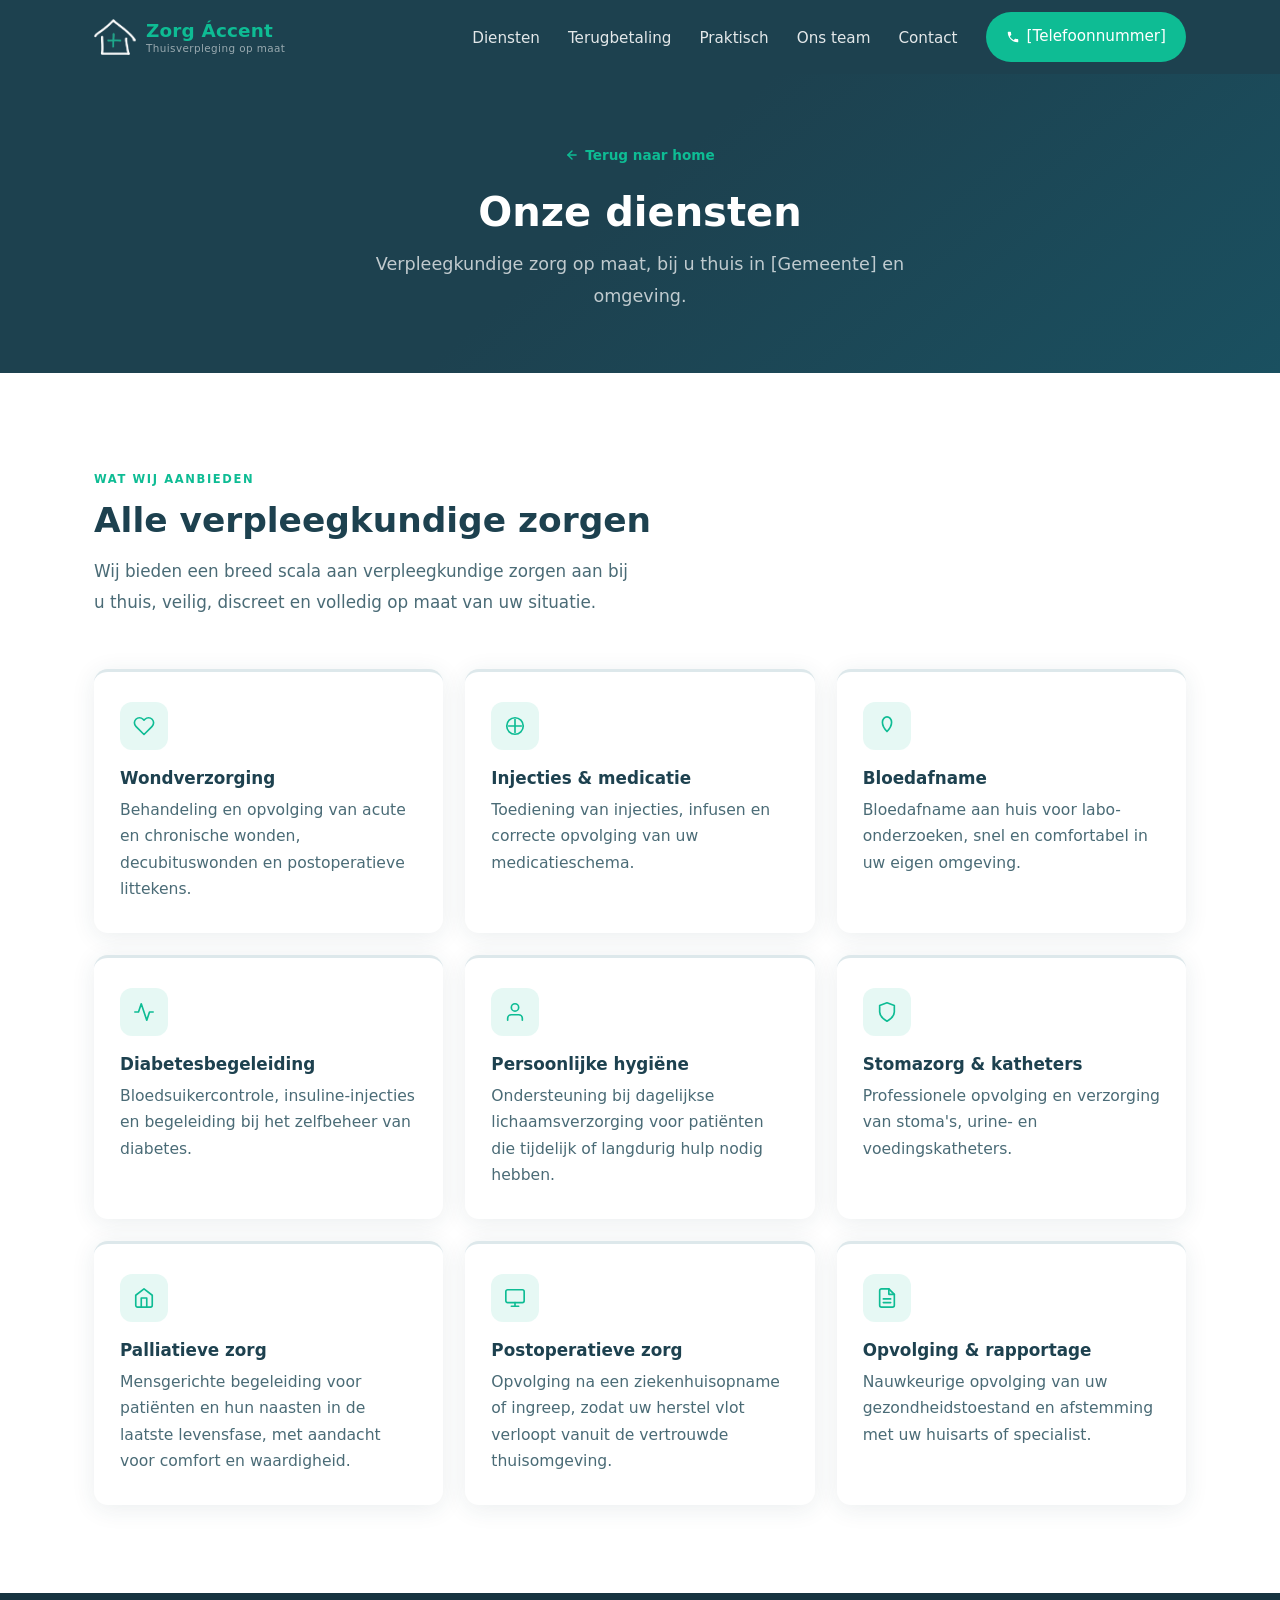
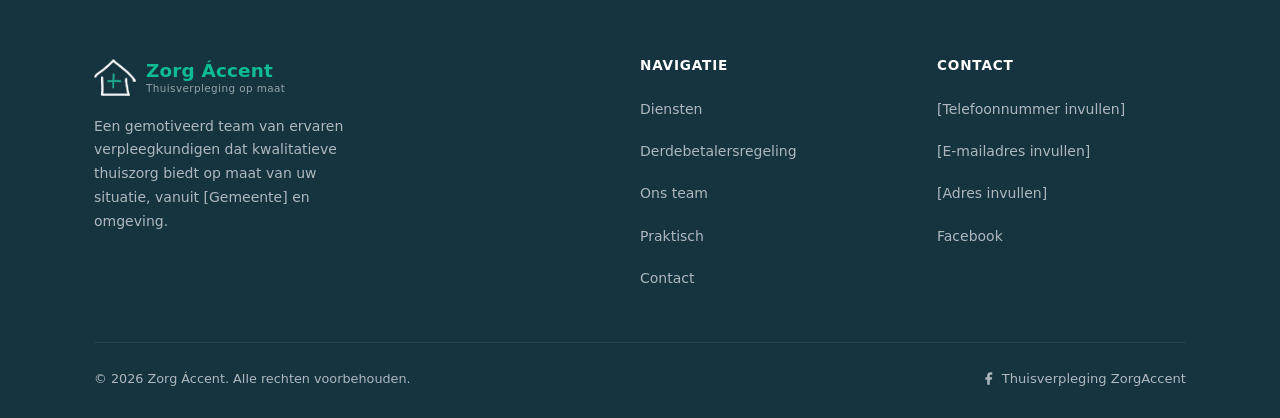
==== diensten.html @ 7be1d407 "change" ====
<!DOCTYPE html>
<html lang="nl">
<head>
  <meta charset="UTF-8" />
  <meta name="viewport" content="width=device-width, initial-scale=1.0" />
  <meta name="description" content="Bekijk alle verpleegkundige diensten van Zorg Áccent: wondverzorging, injecties, bloedafname, diabetesbegeleiding en meer, bij u thuis in [Gemeente]." />
  <title>Diensten - Zorg Áccent, Thuisverpleging op maat</title>
  <link rel="stylesheet" href="style.css" />
</head>
<body>

<!-- ══════════════════════════════════════════
     NAVIGATION
══════════════════════════════════════════ -->
<nav class="nav" id="nav">
  <div class="container">
    <div class="nav__inner">

      <a href="index.html" class="nav__logo" aria-label="Zorg Áccent, terug naar begin">
        <img src="logo.png" alt="Zorg Áccent logo" />
        <div class="nav__brand">
          <span class="nav__brand-name">Zorg Áccent</span>
          <span class="nav__brand-sub">Thuisverpleging op maat</span>
        </div>
      </a>

      <ul class="nav__links" role="list">
        <li><a href="diensten.html">Diensten</a></li>
        <li><a href="terugbetaling.html">Terugbetaling</a></li>
        <li><a href="praktisch.html">Praktisch</a></li>
        <li><a href="index.html#team">Ons team</a></li>
        <li><a href="index.html#contact">Contact</a></li>
        <li>
          <a href="index.html#contact" class="nav__cta-link" aria-label="Contacteer ons">
            <svg width="14" height="14" viewBox="0 0 24 24" fill="currentColor" aria-hidden="true">
              <path d="M6.6 10.8c1.4 2.8 3.8 5.1 6.6 6.6l2.2-2.2c.3-.3.7-.4 1-.2 1.1.4 2.3.6 3.6.6.6 0 1 .4 1 1V20c0 .6-.4 1-1 1C10.6 21 3 13.4 3 4c0-.6.4-1 1-1h3.5c.6 0 1 .4 1 1 0 1.3.2 2.5.6 3.6.1.3 0 .7-.2 1L6.6 10.8z"/>
            </svg>
            [Telefoonnummer]
          </a>
        </li>
      </ul>

      <button class="nav__burger" id="burger" aria-label="Menu openen" aria-expanded="false" aria-controls="navDrawer">
        <span></span><span></span><span></span>
      </button>

    </div>
  </div>

  <div class="nav__drawer" id="navDrawer" role="navigation" aria-label="Mobiele navigatie">
    <a href="diensten.html">Diensten</a>
    <a href="terugbetaling.html">Terugbetaling</a>
    <a href="praktisch.html">Praktisch</a>
    <a href="index.html#team">Ons team</a>
    <a href="index.html#contact">Contact</a>
    <a href="index.html#contact" class="drawer-cta">[Telefoonnummer]</a>
  </div>
</nav>


<!-- ══════════════════════════════════════════
     PAGE HEADER
══════════════════════════════════════════ -->
<header class="page-header" aria-label="Pagina-header Diensten">
  <div class="container">
    <a href="index.html" class="page-header__back">
      <svg width="14" height="14" viewBox="0 0 24 24" fill="none" stroke="currentColor" stroke-width="2.5" stroke-linecap="round" stroke-linejoin="round" aria-hidden="true">
        <line x1="19" y1="12" x2="5" y2="12"/>
        <polyline points="12 19 5 12 12 5"/>
      </svg>
      Terug naar home
    </a>
    <h1>Onze diensten</h1>
    <p>Verpleegkundige zorg op maat, bij u thuis in [Gemeente] en omgeving.</p>
  </div>
</header>


<!-- ══════════════════════════════════════════
     DIENSTEN
══════════════════════════════════════════ -->
<section class="section" id="diensten">
  <div class="container">
    <div class="section-header">
      <span class="section-label">Wat wij aanbieden</span>
      <h2 class="section-title">Alle verpleegkundige zorgen</h2>
      <p class="section-sub">
        Wij bieden een breed scala aan verpleegkundige zorgen aan bij u thuis, veilig, discreet en volledig op maat van uw situatie.
      </p>
    </div>

    <div class="services-grid">

      <div class="service-card reveal">
        <div class="service-card__icon" aria-hidden="true">
          <svg width="22" height="22" viewBox="0 0 24 24" fill="none" stroke="currentColor" stroke-width="1.8" stroke-linecap="round" stroke-linejoin="round">
            <path d="M20.84 4.61a5.5 5.5 0 0 0-7.78 0L12 5.67l-1.06-1.06a5.5 5.5 0 0 0-7.78 7.78l1.06 1.06L12 21.23l7.78-7.78 1.06-1.06a5.5 5.5 0 0 0 0-7.78z"/>
          </svg>
        </div>
        <h3>Wondverzorging</h3>
        <p>Behandeling en opvolging van acute en chronische wonden, decubituswonden en postoperatieve littekens.</p>
      </div>

      <div class="service-card reveal">
        <div class="service-card__icon" aria-hidden="true">
          <svg width="22" height="22" viewBox="0 0 24 24" fill="none" stroke="currentColor" stroke-width="1.8" stroke-linecap="round" stroke-linejoin="round">
            <line x1="5" y1="12" x2="19" y2="12"/>
            <line x1="12" y1="5" x2="12" y2="19"/>
            <circle cx="12" cy="12" r="9"/>
          </svg>
        </div>
        <h3>Injecties &amp; medicatie</h3>
        <p>Toediening van injecties, infusen en correcte opvolging van uw medicatieschema.</p>
      </div>

      <div class="service-card reveal">
        <div class="service-card__icon" aria-hidden="true">
          <svg width="22" height="22" viewBox="0 0 24 24" fill="none" stroke="currentColor" stroke-width="1.8" stroke-linecap="round" stroke-linejoin="round">
            <path d="M12 2C9.5 2 7 4.5 7 8c0 5 5 10 5 10s5-5 5-10c0-3.5-2.5-6-5-6z"/>
          </svg>
        </div>
        <h3>Bloedafname</h3>
        <p>Bloedafname aan huis voor labo-onderzoeken, snel en comfortabel in uw eigen omgeving.</p>
      </div>

      <div class="service-card reveal">
        <div class="service-card__icon" aria-hidden="true">
          <svg width="22" height="22" viewBox="0 0 24 24" fill="none" stroke="currentColor" stroke-width="1.8" stroke-linecap="round" stroke-linejoin="round">
            <polyline points="22 12 18 12 15 21 9 3 6 12 2 12"/>
          </svg>
        </div>
        <h3>Diabetesbegeleiding</h3>
        <p>Bloedsuikercontrole, insuline-injecties en begeleiding bij het zelfbeheer van diabetes.</p>
      </div>

      <div class="service-card reveal">
        <div class="service-card__icon" aria-hidden="true">
          <svg width="22" height="22" viewBox="0 0 24 24" fill="none" stroke="currentColor" stroke-width="1.8" stroke-linecap="round" stroke-linejoin="round">
            <path d="M20 21v-2a4 4 0 0 0-4-4H8a4 4 0 0 0-4 4v2"/>
            <circle cx="12" cy="7" r="4"/>
          </svg>
        </div>
        <h3>Persoonlijke hygiëne</h3>
        <p>Ondersteuning bij dagelijkse lichaamsverzorging voor patiënten die tijdelijk of langdurig hulp nodig hebben.</p>
      </div>

      <div class="service-card reveal">
        <div class="service-card__icon" aria-hidden="true">
          <svg width="22" height="22" viewBox="0 0 24 24" fill="none" stroke="currentColor" stroke-width="1.8" stroke-linecap="round" stroke-linejoin="round">
            <path d="M12 22s8-4 8-10V5l-8-3-8 3v7c0 6 8 10 8 10z"/>
          </svg>
        </div>
        <h3>Stomazorg &amp; katheters</h3>
        <p>Professionele opvolging en verzorging van stoma's, urine- en voedingskatheters.</p>
      </div>

      <div class="service-card reveal">
        <div class="service-card__icon" aria-hidden="true">
          <svg width="22" height="22" viewBox="0 0 24 24" fill="none" stroke="currentColor" stroke-width="1.8" stroke-linecap="round" stroke-linejoin="round">
            <path d="M3 9l9-7 9 7v11a2 2 0 0 1-2 2H5a2 2 0 0 1-2-2z"/>
            <polyline points="9 22 9 12 15 12 15 22"/>
          </svg>
        </div>
        <h3>Palliatieve zorg</h3>
        <p>Mensgerichte begeleiding voor patiënten en hun naasten in de laatste levensfase, met aandacht voor comfort en waardigheid.</p>
      </div>

      <div class="service-card reveal">
        <div class="service-card__icon" aria-hidden="true">
          <svg width="22" height="22" viewBox="0 0 24 24" fill="none" stroke="currentColor" stroke-width="1.8" stroke-linecap="round" stroke-linejoin="round">
            <rect x="2" y="3" width="20" height="14" rx="2" ry="2"/>
            <line x1="8" y1="21" x2="16" y2="21"/>
            <line x1="12" y1="17" x2="12" y2="21"/>
          </svg>
        </div>
        <h3>Postoperatieve zorg</h3>
        <p>Opvolging na een ziekenhuisopname of ingreep, zodat uw herstel vlot verloopt vanuit de vertrouwde thuisomgeving.</p>
      </div>

      <div class="service-card reveal">
        <div class="service-card__icon" aria-hidden="true">
          <svg width="22" height="22" viewBox="0 0 24 24" fill="none" stroke="currentColor" stroke-width="1.8" stroke-linecap="round" stroke-linejoin="round">
            <path d="M14 2H6a2 2 0 0 0-2 2v16a2 2 0 0 0 2 2h12a2 2 0 0 0 2-2V8z"/>
            <polyline points="14 2 14 8 20 8"/>
            <line x1="16" y1="13" x2="8" y2="13"/>
            <line x1="16" y1="17" x2="8" y2="17"/>
          </svg>
        </div>
        <h3>Opvolging &amp; rapportage</h3>
        <p>Nauwkeurige opvolging van uw gezondheidstoestand en afstemming met uw huisarts of specialist.</p>
      </div>

    </div>
  </div>
</section>


<!-- ══════════════════════════════════════════
     FOOTER
══════════════════════════════════════════ -->
<footer class="footer" role="contentinfo">
  <div class="container">
    <div class="footer__grid">

      <div class="footer__brand">
        <a href="index.html" class="nav__logo" aria-label="Zorg Áccent, terug naar begin">
          <img src="logo.png" alt="Zorg Áccent logo" />
          <div class="nav__brand">
            <span class="nav__brand-name">Zorg Áccent</span>
            <span class="nav__brand-sub">Thuisverpleging op maat</span>
          </div>
        </a>
        <p class="footer__brand-text">
          Een gemotiveerd team van ervaren verpleegkundigen dat kwalitatieve thuiszorg biedt op maat van uw situatie, vanuit [Gemeente] en omgeving.
        </p>
      </div>

      <div class="footer__col">
        <h4>Navigatie</h4>
        <ul>
          <li><a href="diensten.html">Diensten</a></li>
          <li><a href="terugbetaling.html">Derdebetalersregeling</a></li>
          <li><a href="index.html#team">Ons team</a></li>
          <li><a href="praktisch.html">Praktisch</a></li>
          <li><a href="index.html#contact">Contact</a></li>
        </ul>
      </div>

      <div class="footer__col">
        <h4>Contact</h4>
        <ul>
          <li><span>[Telefoonnummer invullen]</span></li>
          <li><span>[E-mailadres invullen]</span></li>
          <li><span>[Adres invullen]</span></li>
          <li><a href="#">Facebook</a></li>
        </ul>
      </div>

    </div>

    <div class="footer__bottom">
      <span>&copy; <span id="year"></span> Zorg Áccent. Alle rechten voorbehouden.</span>
      <a href="#" class="footer__fb">
        <svg width="15" height="15" viewBox="0 0 24 24" fill="currentColor" aria-hidden="true">
          <path d="M18 2h-3a5 5 0 0 0-5 5v3H7v4h3v8h4v-8h3l1-4h-4V7a1 1 0 0 1 1-1h3z"/>
        </svg>
        Thuisverpleging ZorgAccent
      </a>
    </div>
  </div>
</footer>

<script src="script.js"></script>
</body>
</html>
---- style.css ----
/* ════════════════════════════════════════════
   Zorg Áccent — Thuisverpleging
   style.css
════════════════════════════════════════════ */

/* ── Reset & tokens ──────────────────────── */
*, *::before, *::after {
  box-sizing: border-box;
  margin: 0;
  padding: 0;
}

:root {
  --main:        #1d414f;
  --main-dark:   #163340;
  --accent:      #0ebc94;
  --accent-dark: #0ca880;
  --white:       #ffffff;
  --light:       #f3f8f7;
  --text:        #2c3e47;
  --muted:       #4a6b76;
  --border:      #dde8eb;
  --radius-sm:   8px;
  --radius:      14px;
  --radius-lg:   20px;
  --shadow:      0 4px 24px rgba(29, 65, 79, 0.09);
  --shadow-hover:0 8px 32px rgba(29, 65, 79, 0.16);
  --transition:  0.22s ease;
}

html {
  scroll-behavior: smooth;
  -webkit-text-size-adjust: 100%;
}

body {
  font-family: 'Segoe UI', system-ui, -apple-system, sans-serif;
  color: var(--text);
  background: var(--white);
  line-height: 1.8;
  font-size: 18px;
}

h1, h2, h3, h4 { line-height: 1.25; }
a { color: inherit; text-decoration: none; }
img { display: block; max-width: 100%; }
ul { list-style: none; }


/* ── Layout helpers ──────────────────────── */
.container {
  max-width: 1140px;
  margin: 0 auto;
  padding: 0 24px;
}

.section { padding: 88px 0; }
.section--alt { background: var(--light); }

.section-label {
  display: inline-block;
  font-size: 0.72rem;
  font-weight: 700;
  letter-spacing: 0.14em;
  text-transform: uppercase;
  color: var(--accent);
  margin-bottom: 10px;
}

.section-header { margin-bottom: 52px; }
.section-header.centered { max-width: 680px; }
.section-header.centered .section-sub { max-width: 100%; }

.section-title {
  font-size: clamp(1.55rem, 3vw, 2.15rem);
  color: var(--main);
  margin-bottom: 14px;
}

.section-sub {
  color: var(--muted);
  max-width: 540px;
  font-size: 1.05rem;
}


/* ── Buttons ─────────────────────────────── */
.btn {
  display: inline-flex;
  align-items: center;
  gap: 8px;
  padding: 15px 30px;
  border-radius: 50px;
  font-weight: 600;
  font-size: 1rem;
  cursor: pointer;
  border: 2px solid transparent;
  transition: background var(--transition), color var(--transition),
              border-color var(--transition), transform var(--transition);
  white-space: nowrap;
}
.btn:active { transform: scale(0.97); }

.btn-primary { background: var(--accent); color: var(--white); }
.btn-primary:hover { background: var(--accent-dark); }

.btn-outline {
  background: transparent;
  border-color: rgba(255,255,255,0.6);
  color: var(--white);
}
.btn-outline:hover {
  background: var(--white);
  color: var(--main);
  border-color: var(--white);
}


/* ════════════════════════════════════════════
   NAVIGATION
════════════════════════════════════════════ */
.nav {
  position: fixed;
  top: 0; left: 0; right: 0;
  z-index: 200;
  background: var(--main);
  transition: box-shadow var(--transition);
}
.nav.scrolled { box-shadow: 0 4px 24px rgba(0,0,0,0.22); }

.nav__inner {
  display: flex;
  align-items: center;
  justify-content: space-between;
  height: 74px;
  gap: 16px;
}

.nav__logo {
  display: flex;
  align-items: center;
  gap: 10px;
  flex-shrink: 0;
}

.nav__logo img {
  width: 42px;
  height: 42px;
  object-fit: contain;
}

.nav__brand {
  display: flex;
  flex-direction: column;
  line-height: 1.2;
}

.nav__brand-name {
  font-size: 1.15rem;
  font-weight: 700;
  color: var(--accent);
  letter-spacing: 0.01em;
}

.nav__brand-sub {
  font-size: 0.65rem;
  color: rgba(255,255,255,0.55);
  letter-spacing: 0.04em;
}

.nav__links {
  display: flex;
  gap: 28px;
  align-items: center;
}

.nav__links a {
  color: rgba(255,255,255,0.88);
  font-size: 0.95rem;
  font-weight: 500;
  transition: color var(--transition);
}
.nav__links a:hover { color: var(--accent); }

.nav__cta-link {
  display: flex;
  align-items: center;
  gap: 7px;
  background: var(--accent);
  color: var(--white) !important;
  padding: 11px 20px;
  border-radius: 50px;
  font-size: 0.95rem;
  font-weight: 600;
  transition: background var(--transition) !important;
  flex-shrink: 0;
}
.nav__cta-link:hover { background: var(--accent-dark) !important; }
.nav__cta-link svg { flex-shrink: 0; }

/* Hamburger */
.nav__burger {
  display: none;
  flex-direction: column;
  gap: 5px;
  background: none;
  border: none;
  cursor: pointer;
  padding: 6px;
  flex-shrink: 0;
}
.nav__burger span {
  display: block;
  width: 22px;
  height: 2px;
  background: var(--white);
  border-radius: 2px;
  transition: transform 0.3s, opacity 0.3s;
}
.nav__burger.active span:nth-child(1) { transform: translateY(7px) rotate(45deg); }
.nav__burger.active span:nth-child(2) { opacity: 0; }
.nav__burger.active span:nth-child(3) { transform: translateY(-7px) rotate(-45deg); }

/* Mobile drawer */
.nav__drawer {
  display: none;
  flex-direction: column;
  background: var(--main-dark);
  padding: 0 24px;
  max-height: 0;
  overflow: hidden;
  transition: max-height 0.35s ease, padding 0.35s ease;
}
.nav__drawer.open {
  display: flex;
  max-height: 420px;
  padding: 12px 24px 24px;
}
.nav__drawer a {
  color: rgba(255,255,255,0.88);
  padding: 15px 0;
  font-size: 1.05rem;
  border-bottom: 1px solid rgba(255,255,255,0.07);
  transition: color var(--transition);
}
.nav__drawer a:last-child { border-bottom: none; }
.nav__drawer a:hover { color: var(--accent); }
.nav__drawer .drawer-cta {
  margin-top: 8px;
  color: var(--accent) !important;
  font-weight: 700;
  border-bottom: none !important;
}


/* ════════════════════════════════════════════
   HERO
════════════════════════════════════════════ */
.hero {
  background: linear-gradient(140deg, var(--main) 50%, #1a5060 100%);
  padding: 140px 0 96px;
  position: relative;
  overflow: hidden;
}

.hero__glow {
  position: absolute;
  right: -120px;
  top: -120px;
  width: 560px;
  height: 560px;
  border-radius: 50%;
  background: radial-gradient(circle, rgba(14,188,148,0.13) 0%, transparent 65%);
  pointer-events: none;
}

.hero__inner {
  display: grid;
  grid-template-columns: 1fr 1fr;
  gap: 64px;
  align-items: center;
}

.hero__badge {
  display: inline-flex;
  align-items: center;
  gap: 7px;
  background: rgba(14,188,148,0.14);
  color: var(--accent);
  border: 1px solid rgba(14,188,148,0.28);
  border-radius: 50px;
  padding: 5px 14px;
  font-size: 0.75rem;
  font-weight: 700;
  letter-spacing: 0.1em;
  text-transform: uppercase;
  margin-bottom: 20px;
}

.hero__badge-dot {
  width: 7px;
  height: 7px;
  border-radius: 50%;
  background: var(--accent);
  animation: blink 2s infinite;
}

@keyframes blink {
  0%, 100% { opacity: 1; }
  50% { opacity: 0.35; }
}

.hero__title {
  font-size: clamp(1.9rem, 4.5vw, 2.9rem);
  color: var(--white);
  margin-bottom: 18px;
  font-weight: 800;
}
.hero__title span { color: var(--accent); }

.hero__text {
  color: rgba(255,255,255,0.72);
  font-size: 1.05rem;
  margin-bottom: 36px;
  max-width: 460px;
}

.hero__actions {
  display: flex;
  gap: 12px;
  flex-wrap: wrap;
}

.hero__cards {
  display: flex;
  flex-direction: column;
  gap: 16px;
}

.hero-card {
  background: rgba(255,255,255,0.06);
  border: 1px solid rgba(255,255,255,0.1);
  border-radius: var(--radius);
  padding: 22px 24px;
  display: flex;
  align-items: center;
  gap: 18px;
  backdrop-filter: blur(8px);
}

.hero-card__icon {
  width: 50px;
  height: 50px;
  border-radius: 12px;
  background: rgba(14,188,148,0.15);
  display: flex;
  align-items: center;
  justify-content: center;
  flex-shrink: 0;
  color: var(--accent);
}

.hero-card h3 { color: var(--white); font-size: 1.05rem; margin-bottom: 2px; }
.hero-card p  { color: rgba(255,255,255,0.58); font-size: 0.82rem; }


/* ════════════════════════════════════════════
   DIENSTEN
════════════════════════════════════════════ */
.services-grid {
  display: grid;
  grid-template-columns: repeat(3, 1fr);
  gap: 22px;
}

.service-card {
  background: var(--white);
  border-radius: var(--radius);
  padding: 30px 26px;
  box-shadow: var(--shadow);
  border-top: 3px solid var(--border);
  transition: border-color var(--transition), transform var(--transition),
              box-shadow var(--transition);
}
.service-card:hover {
  border-color: var(--accent);
  transform: translateY(-4px);
  box-shadow: var(--shadow-hover);
}

.service-card__icon {
  width: 48px;
  height: 48px;
  border-radius: 12px;
  background: rgba(14,188,148,0.1);
  display: flex;
  align-items: center;
  justify-content: center;
  margin-bottom: 18px;
  color: var(--accent);
}

.service-card h3 { color: var(--main); font-size: 1.05rem; margin-bottom: 8px; }
.service-card p  { color: var(--muted); font-size: 0.975rem; line-height: 1.7; }


/* ════════════════════════════════════════════
   DERDEBETALERSREGELING
════════════════════════════════════════════ */

/* 3 benefit cards */
.betaler-benefits {
  display: grid;
  grid-template-columns: repeat(3, 1fr);
  gap: 22px;
  margin-bottom: 32px;
}

.betaler-benefit {
  background: var(--white);
  border-radius: var(--radius);
  padding: 32px 24px;
  box-shadow: var(--shadow);
  text-align: center;
  border-top: 3px solid var(--accent);
}

.betaler-benefit__icon {
  width: 60px;
  height: 60px;
  border-radius: 50%;
  background: rgba(14,188,148,0.1);
  color: var(--accent);
  display: flex;
  align-items: center;
  justify-content: center;
  margin: 0 auto 18px;
}

.betaler-benefit h3 { color: var(--main); font-size: 1.05rem; margin-bottom: 8px; }
.betaler-benefit p  { color: var(--muted); font-size: 0.975rem; line-height: 1.7; }

/* Horizontal step flow */
.steps-flow {
  display: flex;
  align-items: flex-start;
  background: var(--main);
  border-radius: var(--radius-lg);
  padding: 40px 36px;
}

.steps-flow__item {
  flex: 1;
  display: flex;
  flex-direction: column;
  align-items: center;
  text-align: center;
}

.steps-flow__num {
  width: 44px;
  height: 44px;
  border-radius: 50%;
  background: var(--accent);
  color: var(--white);
  font-weight: 700;
  font-size: 1rem;
  display: flex;
  align-items: center;
  justify-content: center;
  flex-shrink: 0;
}

.steps-flow__connector {
  flex-shrink: 0;
  width: 40px;
  height: 2px;
  background: rgba(255,255,255,0.15);
  margin-top: 22px;
}

.steps-flow__body { margin-top: 16px; padding: 0 6px; }
.steps-flow__body h4 { color: var(--white); font-size: 1rem; margin-bottom: 6px; }
.steps-flow__body p  { color: rgba(255,255,255,0.75); font-size: 0.9rem; line-height: 1.6; }


/* ════════════════════════════════════════════
   TEAM
════════════════════════════════════════════ */
.team-grid {
  display: grid;
  grid-template-columns: repeat(3, 1fr);
  gap: 22px;
}

.team-card {
  background: var(--white);
  border-radius: var(--radius);
  overflow: hidden;
  box-shadow: var(--shadow);
  text-align: center;
  transition: transform var(--transition), box-shadow var(--transition);
}
.team-card:hover {
  transform: translateY(-4px);
  box-shadow: var(--shadow-hover);
}

.team-card__top {
  height: 110px;
  background: linear-gradient(140deg, var(--main), #2a607a);
  display: flex;
  align-items: center;
  justify-content: center;
  color: rgba(255,255,255,0.4);
}

.team-card__body { padding: 18px 16px 22px; }

.team-card h3 { color: var(--main); font-size: 0.975rem; margin-bottom: 4px; }
.team-card p  {
  color: var(--accent);
  font-size: 0.75rem;
  font-weight: 700;
  text-transform: uppercase;
  letter-spacing: 0.07em;
}


/* ════════════════════════════════════════════
   PRAKTISCH
════════════════════════════════════════════ */
.praktisch__inner {
  display: grid;
  grid-template-columns: 1fr 1fr;
  gap: 60px;
  align-items: start;
}

.steps-list {
  display: flex;
  flex-direction: column;
  gap: 0;
  margin-top: 8px;
}

.step-item {
  display: flex;
  gap: 18px;
  padding: 22px 0;
  border-bottom: 1px solid var(--border);
}
.step-item:last-child { border-bottom: none; }

.step-item__num {
  width: 38px;
  height: 38px;
  border-radius: 50%;
  background: var(--accent);
  color: var(--white);
  font-weight: 700;
  font-size: 0.9rem;
  display: flex;
  align-items: center;
  justify-content: center;
  flex-shrink: 0;
  margin-top: 2px;
}

.step-item h4 { color: var(--main); font-size: 1.05rem; margin-bottom: 4px; }
.step-item p  { color: var(--muted); font-size: 0.975rem; }

.info-block {
  background: var(--main);
  border-radius: var(--radius-lg);
  padding: 36px 32px;
  display: flex;
  flex-direction: column;
  gap: 20px;
}

.info-block__title {
  color: var(--white);
  font-size: 1.05rem;
  font-weight: 700;
  padding-bottom: 14px;
  border-bottom: 1px solid rgba(255,255,255,0.1);
}

.info-item {
  display: flex;
  gap: 14px;
  align-items: flex-start;
}

.info-item__icon {
  width: 38px;
  height: 38px;
  border-radius: 10px;
  background: rgba(14,188,148,0.15);
  color: var(--accent);
  display: flex;
  align-items: center;
  justify-content: center;
  flex-shrink: 0;
}

.info-item strong {
  display: block;
  color: var(--white);
  font-size: 0.85rem;
  margin-bottom: 2px;
}
.info-item span,
.info-item a {
  color: rgba(255,255,255,0.58);
  font-size: 0.85rem;
}
.info-item a:hover { color: var(--accent); }

.availability-pill {
  display: inline-flex;
  align-items: center;
  gap: 7px;
  background: rgba(14,188,148,0.15);
  color: var(--accent);
  border-radius: 50px;
  padding: 6px 14px;
  font-size: 0.78rem;
  font-weight: 700;
  align-self: flex-start;
}

.availability-pill__dot {
  width: 7px;
  height: 7px;
  border-radius: 50%;
  background: var(--accent);
  animation: blink 2s infinite;
}


/* ════════════════════════════════════════════
   CONTACT
════════════════════════════════════════════ */

/* 2x2 grid of info cards */
.contact-info-grid {
  display: grid;
  grid-template-columns: repeat(2, 1fr);
  gap: 20px;
  margin-bottom: 24px;
}

.contact-info-card {
  background: var(--white);
  border-radius: var(--radius);
  padding: 28px 26px;
  box-shadow: var(--shadow);
  display: flex;
  align-items: flex-start;
  gap: 18px;
  transition: transform var(--transition), box-shadow var(--transition);
}
.contact-info-card:hover {
  transform: translateY(-3px);
  box-shadow: var(--shadow-hover);
}

.contact-info-card__icon {
  width: 48px;
  height: 48px;
  border-radius: 12px;
  background: rgba(14,188,148,0.1);
  color: var(--accent);
  display: flex;
  align-items: center;
  justify-content: center;
  flex-shrink: 0;
}

.contact-info-card__label {
  font-size: 0.75rem;
  font-weight: 700;
  text-transform: uppercase;
  letter-spacing: 0.1em;
  color: var(--muted);
  margin-bottom: 4px;
}

.contact-info-card__value {
  font-size: 1.05rem;
  font-weight: 600;
  color: var(--main);
  margin-bottom: 3px;
}

.contact-info-card__note {
  font-size: 0.9rem;
  color: var(--muted);
}

/* Facebook banner */
.contact-fb-banner {
  background: var(--main);
  border-radius: var(--radius-lg);
  padding: 32px 40px;
  display: flex;
  align-items: center;
  justify-content: space-between;
  gap: 24px;
}

.contact-fb-banner__left {
  display: flex;
  align-items: center;
  gap: 20px;
}

.contact-fb-banner__icon {
  width: 56px;
  height: 56px;
  border-radius: 14px;
  background: rgba(14,188,148,0.15);
  color: var(--accent);
  display: flex;
  align-items: center;
  justify-content: center;
  flex-shrink: 0;
}

.contact-fb-banner h3 { color: var(--white); font-size: 1.15rem; margin-bottom: 4px; }
.contact-fb-banner p  { color: rgba(255,255,255,0.8); font-size: 1rem; }

.contact-fb-banner__link {
  display: inline-flex;
  align-items: center;
  gap: 8px;
  background: var(--accent);
  color: var(--white);
  padding: 14px 26px;
  border-radius: 50px;
  font-size: 1rem;
  font-weight: 600;
  white-space: nowrap;
  flex-shrink: 0;
  transition: background var(--transition);
}
.contact-fb-banner__link:hover { background: var(--accent-dark); }


/* ════════════════════════════════════════════
   FOOTER
════════════════════════════════════════════ */
.footer {
  background: var(--main-dark);
  color: rgba(255,255,255,0.65);
  padding: 64px 0 28px;
}

.footer__grid {
  display: grid;
  grid-template-columns: 2fr 1fr 1fr;
  gap: 48px;
  padding-bottom: 48px;
  border-bottom: 1px solid rgba(255,255,255,0.08);
}

.footer__brand-text {
  margin-top: 16px;
  font-size: 0.875rem;
  line-height: 1.7;
  max-width: 280px;
}

.footer__col h4 {
  color: var(--white);
  font-size: 0.85rem;
  font-weight: 700;
  letter-spacing: 0.06em;
  text-transform: uppercase;
  margin-bottom: 18px;
}

.footer__col ul {
  display: flex;
  flex-direction: column;
  gap: 10px;
}

.footer__col ul a,
.footer__col ul span { font-size: 0.875rem; transition: color var(--transition); }
.footer__col ul a:hover { color: var(--accent); }

.footer__bottom {
  padding-top: 24px;
  display: flex;
  align-items: center;
  justify-content: space-between;
  flex-wrap: wrap;
  gap: 12px;
  font-size: 0.8rem;
}

.footer__fb {
  display: inline-flex;
  align-items: center;
  gap: 6px;
  color: rgba(255,255,255,0.65);
  font-size: 0.82rem;
  transition: color var(--transition);
}
.footer__fb:hover { color: var(--accent); }


/* ════════════════════════════════════════════
   SCROLL-REVEAL
════════════════════════════════════════════ */
.reveal {
  opacity: 0;
  transform: translateY(22px);
  transition: opacity 0.55s ease, transform 0.55s ease;
}
.reveal.visible {
  opacity: 1;
  transform: translateY(0);
}


/* ════════════════════════════════════════════
   RESPONSIVE — tablet (max 960px)
════════════════════════════════════════════ */
@media (max-width: 960px) {
  /* Nav */
  .nav__links  { display: none; }
  .nav__burger { display: flex; }

  /* Hero */
  .hero { padding: 120px 0 72px; }
  .hero__inner { grid-template-columns: 1fr; gap: 40px; }
  .hero__text  { max-width: 100%; }
  .hero__cards { flex-direction: row; flex-wrap: wrap; gap: 14px; }
  .hero-card   { flex: 1 1 220px; }

  /* Services */
  .services-grid { grid-template-columns: repeat(2, 1fr); }

  /* Betaler */
  .betaler-benefits { grid-template-columns: repeat(2, 1fr); }
  .steps-flow {
    flex-wrap: wrap;
    gap: 24px;
    padding: 32px 28px;
  }
  .steps-flow__connector { display: none; }
  .steps-flow__item { flex: 1 1 40%; }

  /* Team */
  .team-grid { grid-template-columns: repeat(2, 1fr); }

  /* Praktisch */
  .praktisch__inner { grid-template-columns: 1fr; gap: 40px; }

  /* Contact */
  .contact-fb-banner {
    flex-direction: column;
    align-items: flex-start;
    padding: 28px 28px;
  }

  /* Footer */
  .footer__grid { grid-template-columns: 1fr 1fr; }
  .footer__brand { grid-column: 1 / -1; }
}


/* ════════════════════════════════════════════
   RESPONSIVE — mobile (max 600px)
════════════════════════════════════════════ */
@media (max-width: 600px) {
  .container { padding: 0 16px; }
  .section { padding: 60px 0; }
  .section-header { margin-bottom: 36px; }

  /* Hero */
  .hero { padding: 106px 0 60px; }
  .hero__title { font-size: 1.75rem; }
  .hero__actions { flex-direction: column; }
  .hero__actions .btn { justify-content: center; }
  .hero__cards { flex-direction: column; }
  .hero-card { flex: unset; }

  /* Services */
  .services-grid { grid-template-columns: 1fr; gap: 16px; }
  .service-card  { padding: 24px 20px; }

  /* Betaler */
  .betaler-benefits { grid-template-columns: 1fr; }
  .steps-flow { padding: 24px 20px; }
  .steps-flow__item { flex: 1 1 100%; }

  /* Team */
  .team-grid { grid-template-columns: 1fr 1fr; gap: 14px; }
  .team-card__top { height: 80px; }

  /* Praktisch */
  .info-block { padding: 26px 22px; }

  /* Contact */
  .contact-info-grid { grid-template-columns: 1fr; }
  .contact-fb-banner { padding: 24px 20px; }

  /* Footer */
  .footer__grid { grid-template-columns: 1fr; gap: 32px; }
  .footer__bottom { flex-direction: column; align-items: flex-start; gap: 8px; }

  /* Nav */
  .nav__brand-sub { display: none; }
}

@media (max-width: 380px) {
  .team-grid { grid-template-columns: 1fr; }
}


/* ════════════════════════════════════════════
   PAGE HEADER (subpage banner)
════════════════════════════════════════════ */
.page-header {
  background: linear-gradient(140deg, var(--main) 50%, #1a5060 100%);
  padding: 140px 0 60px;
  text-align: center;
  position: relative;
  overflow: hidden;
}

.page-header h1 {
  color: var(--white);
  font-size: clamp(1.7rem, 4vw, 2.5rem);
  font-weight: 800;
  margin-bottom: 12px;
}

.page-header p {
  color: rgba(255, 255, 255, 0.72);
  font-size: 1.1rem;
  max-width: 560px;
  margin: 0 auto;
}

.page-header__back {
  display: inline-flex;
  align-items: center;
  gap: 6px;
  color: var(--accent);
  font-size: 0.85rem;
  font-weight: 600;
  margin-bottom: 20px;
  transition: color var(--transition);
}
.page-header__back:hover { color: var(--accent-dark); }


/* ════════════════════════════════════════════
   QUICKLINKS (Snel naar section)
════════════════════════════════════════════ */
.quicklinks-grid {
  display: grid;
  grid-template-columns: repeat(3, 1fr);
  gap: 24px;
  margin-top: 52px;
}

.quicklink-card {
  background: var(--white);
  border-radius: var(--radius);
  padding: 36px 32px;
  box-shadow: var(--shadow);
  border-top: 3px solid var(--accent);
  display: flex;
  flex-direction: column;
  transition: transform var(--transition), box-shadow var(--transition);
}
.quicklink-card:hover {
  transform: translateY(-4px);
  box-shadow: var(--shadow-hover);
}

.quicklink-card__icon {
  width: 56px;
  height: 56px;
  border-radius: 50%;
  background: rgba(14, 188, 148, 0.1);
  color: var(--accent);
  display: flex;
  align-items: center;
  justify-content: center;
  margin-bottom: 20px;
  flex-shrink: 0;
}

.quicklink-card h3 {
  color: var(--main);
  font-size: 1.15rem;
  margin-bottom: 10px;
}

.quicklink-card p {
  color: var(--muted);
  font-size: 0.975rem;
  line-height: 1.7;
  flex-grow: 1;
  margin-bottom: 20px;
}

.quicklink-card__link {
  display: inline-flex;
  align-items: center;
  gap: 8px;
  color: var(--accent);
  font-weight: 700;
  font-size: 0.95rem;
  margin-top: auto;
  transition: color var(--transition);
}
.quicklink-card__link:hover { color: var(--accent-dark); }

@media (max-width: 700px) {
  .quicklinks-grid { grid-template-columns: 1fr; }
}
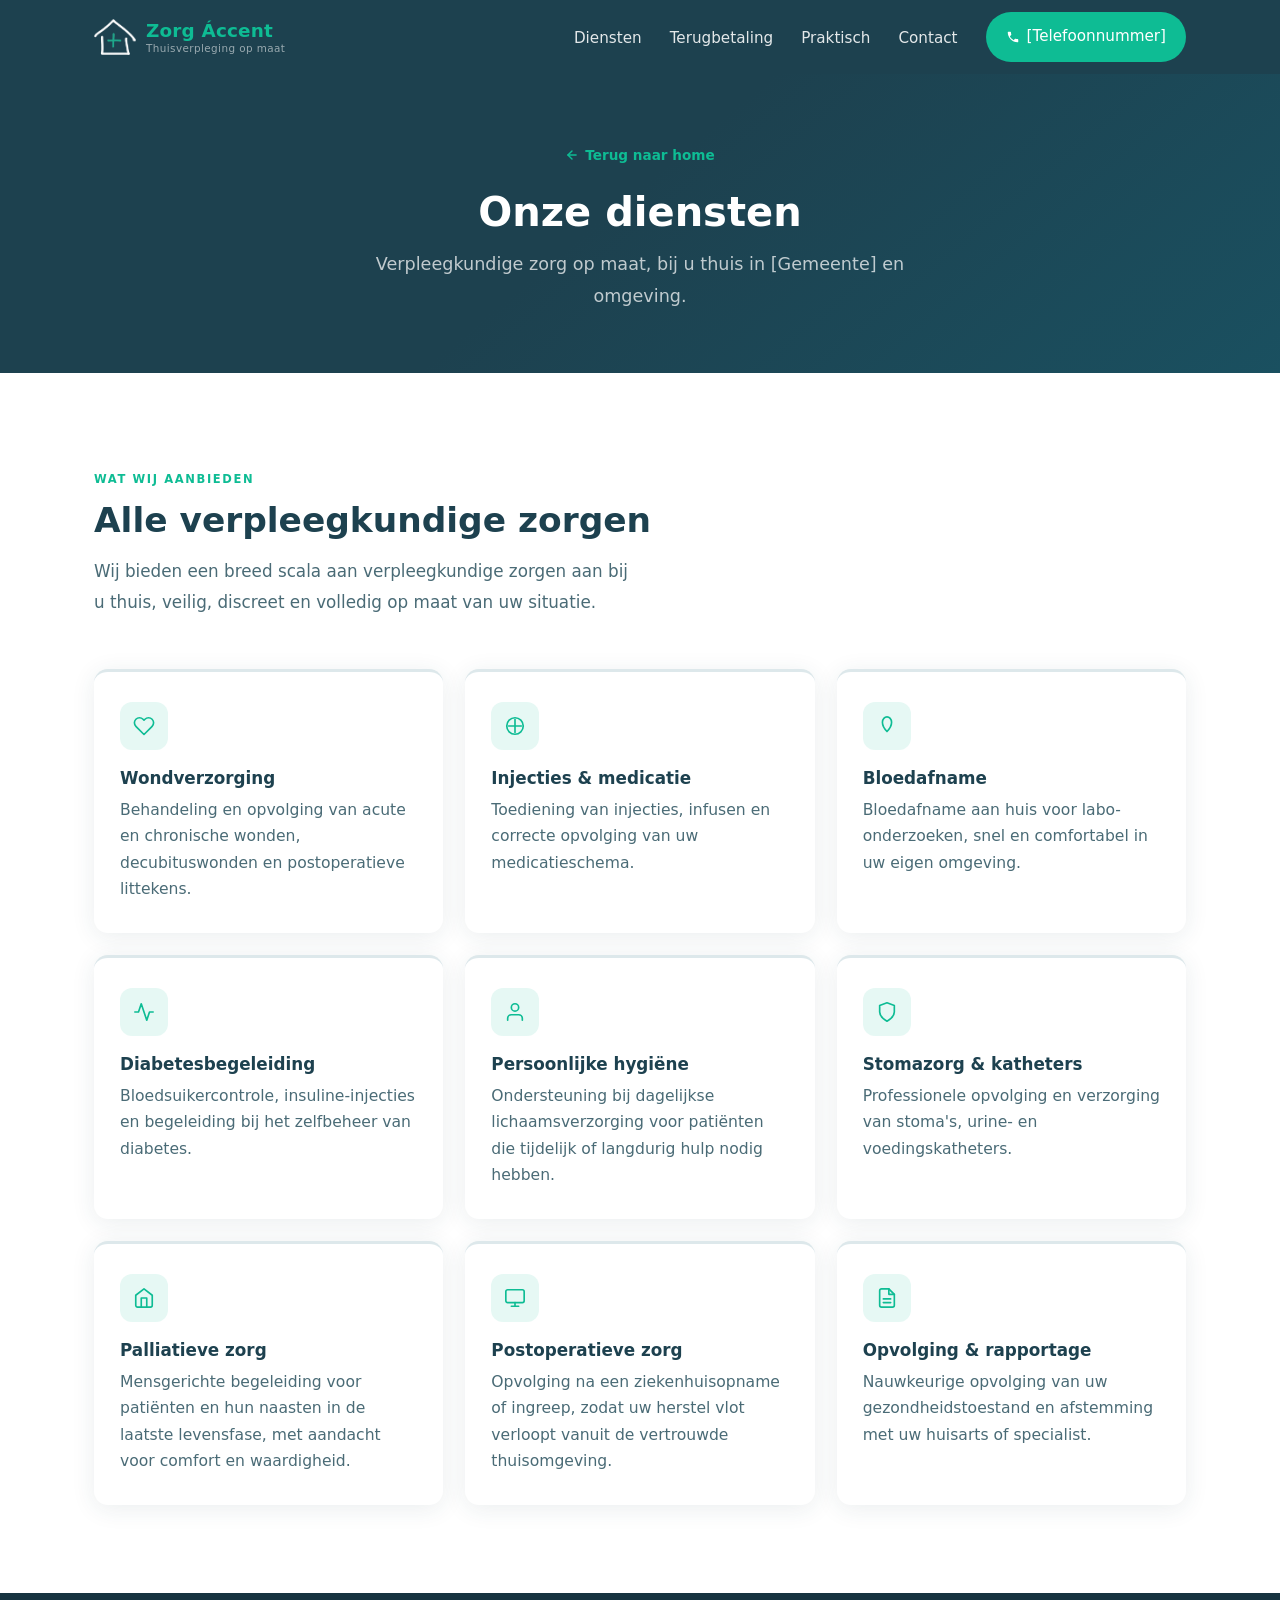
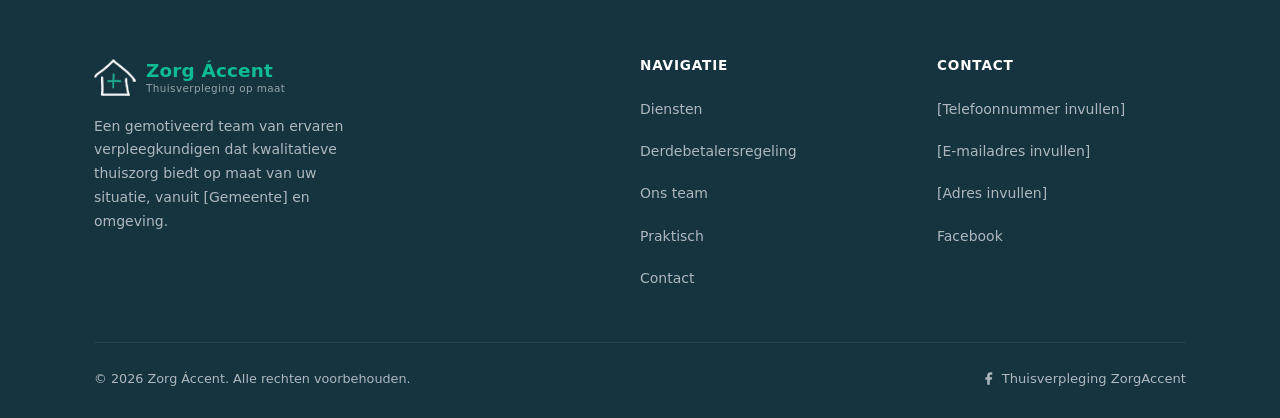
==== commit dc4e1bfb: "small schane" ====
--- a/diensten.html
+++ b/diensten.html
@@ -28,7 +28,6 @@
         <li><a href="diensten.html">Diensten</a></li>
         <li><a href="terugbetaling.html">Terugbetaling</a></li>
         <li><a href="praktisch.html">Praktisch</a></li>
-        <li><a href="index.html#team">Ons team</a></li>
         <li><a href="index.html#contact">Contact</a></li>
         <li>
           <a href="index.html#contact" class="nav__cta-link" aria-label="Contacteer ons">
@@ -51,7 +50,6 @@
     <a href="diensten.html">Diensten</a>
     <a href="terugbetaling.html">Terugbetaling</a>
     <a href="praktisch.html">Praktisch</a>
-    <a href="index.html#team">Ons team</a>
     <a href="index.html#contact">Contact</a>
     <a href="index.html#contact" class="drawer-cta">[Telefoonnummer]</a>
   </div>
--- a/style.css
+++ b/style.css
@@ -263,15 +263,69 @@
   overflow: hidden;
 }
 
-.hero__glow {
+.hero__shapes {
   position: absolute;
-  right: -120px;
-  top: -120px;
-  width: 560px;
-  height: 560px;
+  inset: 0;
+  pointer-events: none;
+  overflow: hidden;
+}
+
+.shape {
+  position: absolute;
+}
+
+.shape--circle-lg {
+  width: 420px;
+  height: 420px;
   border-radius: 50%;
-  background: radial-gradient(circle, rgba(14,188,148,0.13) 0%, transparent 65%);
-  pointer-events: none;
+  background: rgba(14,188,148,0.07);
+  top: -100px;
+  right: -80px;
+}
+
+.shape--circle-sm {
+  width: 180px;
+  height: 180px;
+  border-radius: 50%;
+  background: rgba(14,188,148,0.09);
+  bottom: 40px;
+  left: 5%;
+}
+
+.shape--ring-lg {
+  width: 300px;
+  height: 300px;
+  border-radius: 50%;
+  border: 2px solid rgba(14,188,148,0.15);
+  top: 60px;
+  right: 120px;
+}
+
+.shape--ring-sm {
+  width: 120px;
+  height: 120px;
+  border-radius: 50%;
+  border: 2px solid rgba(14,188,148,0.18);
+  bottom: 80px;
+  right: 15%;
+}
+
+.shape--square {
+  width: 80px;
+  height: 80px;
+  border: 2px solid rgba(14,188,148,0.13);
+  transform: rotate(30deg);
+  top: 45%;
+  left: 2%;
+}
+
+.shape--dot-grid {
+  width: 160px;
+  height: 160px;
+  top: 20px;
+  left: 12%;
+  background-image: radial-gradient(circle, rgba(14,188,148,0.25) 1.5px, transparent 1.5px);
+  background-size: 18px 18px;
 }
 
 .hero__inner {
